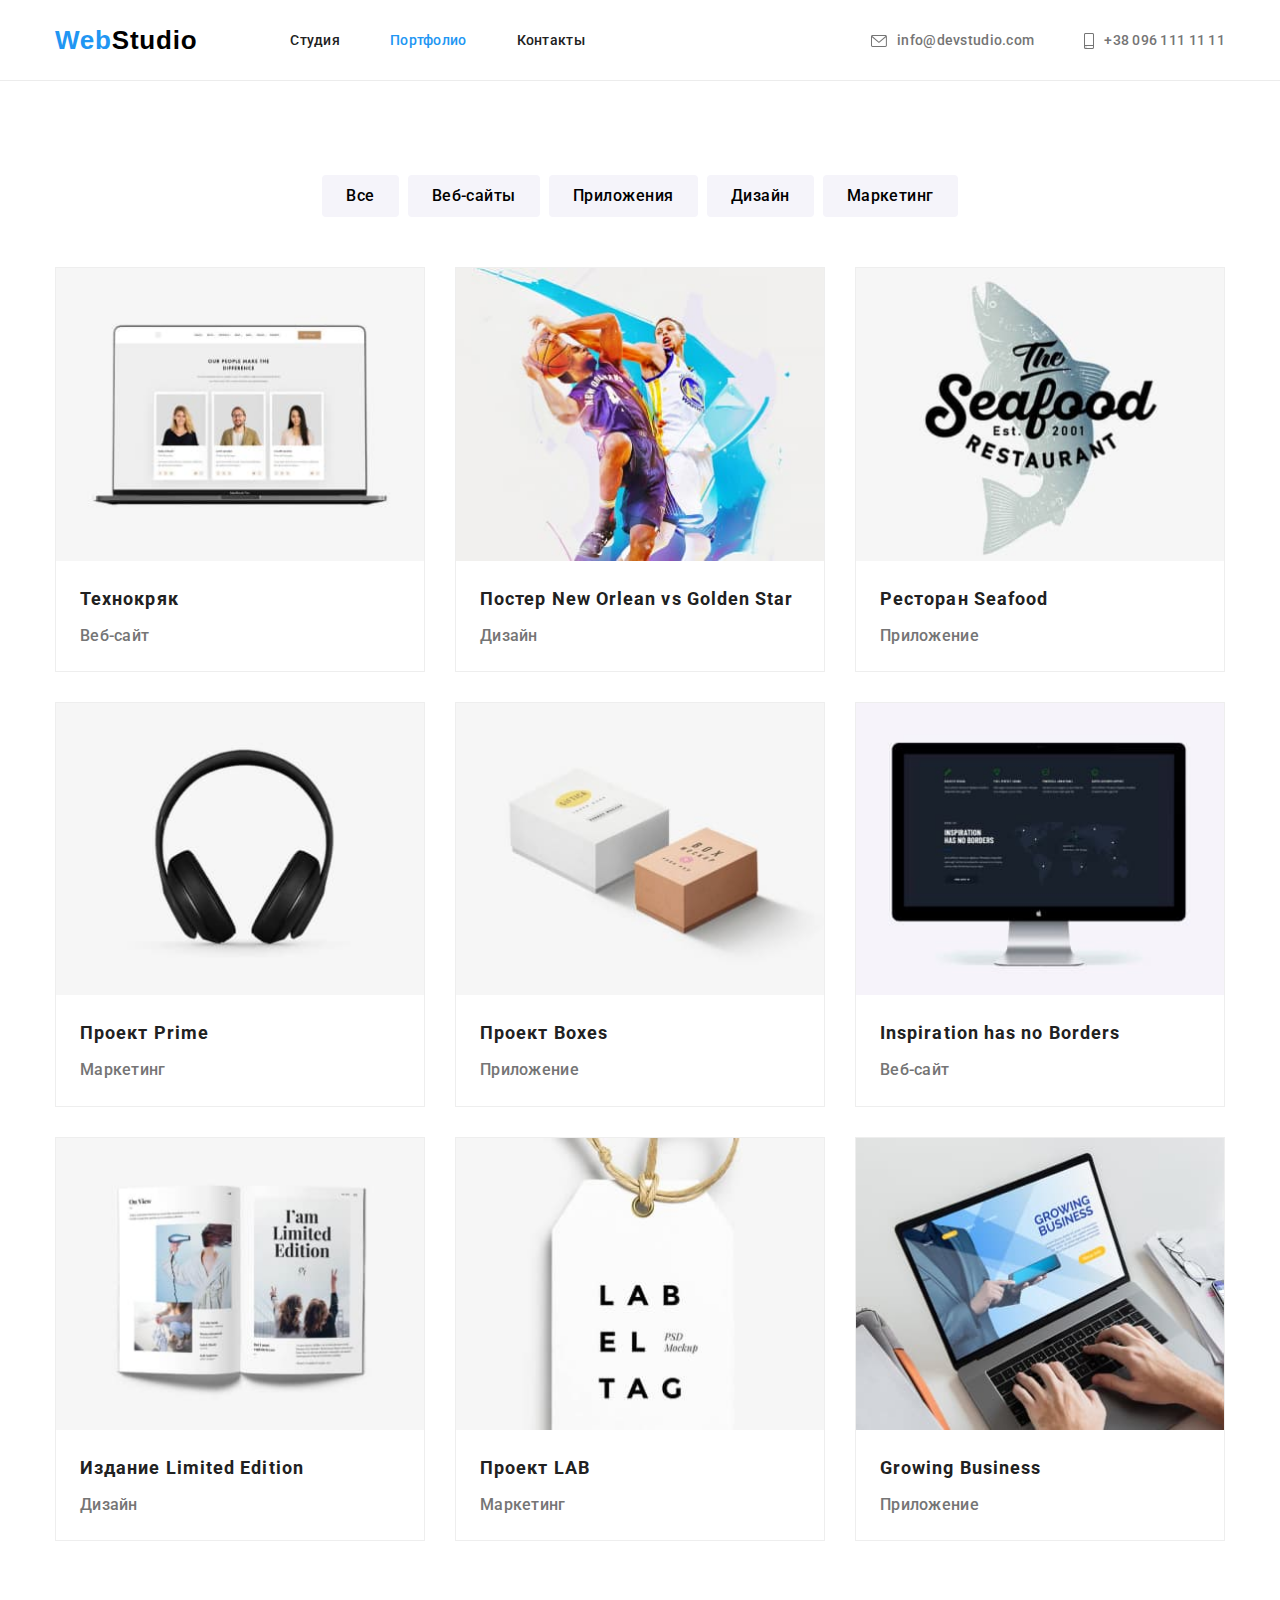
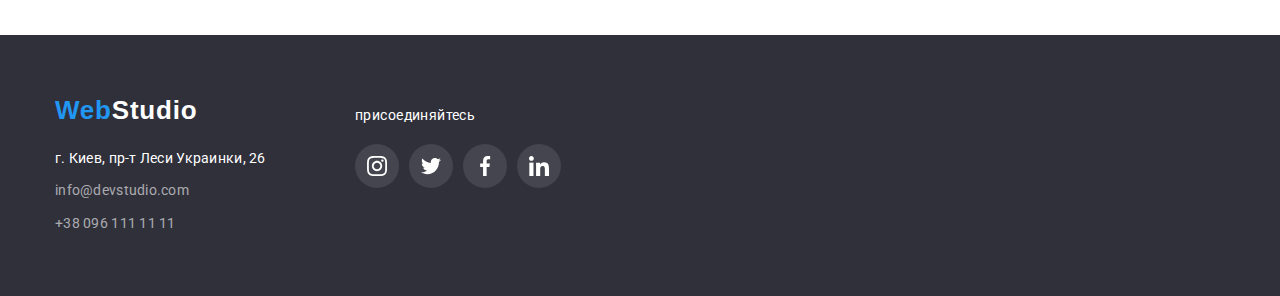
==== html/portfolio.html @ 01c5eef0 "first step" ====
<!DOCTYPE html>
<html lang="ru">
<head>
     <meta charset="UTF-8">
     <meta http-equiv="X-UA-Compatible" content="IE=edge">
     <meta name="viewport" content="width=device-width, initial-scale=1.0">
     <title>portfolio</title>
     <link rel="preconnect" href="https://fonts.gstatic.com">
     <link href="https://fonts.googleapis.com/css2?family=Raleway:wght@700&family=Roboto:wght@400;500;700;900&display=swap" rel="stylesheet">
     <link rel="stylesheet" href="https://cdnjs.cloudflare.com/ajax/libs/modern-normalize/0.2.0/modern-normalize.min.css" />
     <link rel="stylesheet" href="../css/styles.css">
 </head>
 <body>
    <header class="head">
      <div class="container header">
      <nav class="header-nav">
         <a href="/" lang="en" class="link logo-header"><span class="web">Web</span>Studio
         </a>
         <ul class="list navigation">
            <li class="list-item"><a href="../index.html" class="link">Студия</a></li>
            <li class="list-item"><a href="./portfolio.html" class="link current">Портфолио</a></li>
            <li class="list-item"><a href="/" class="link">Контакты</a></li>
         </ul>
      </nav>
      <ul class="list contacts">
         <li class="contact-item"><a href="mailto:info@devstudio.com" class="link link-contacts">
            <svg class="card" width="16px" height="12px">
            <use href="../images/sprite.svg#icon-mail"></use>
         </svg>info@devstudio.com</a></li>
         <li class="contact-item"><a href="tel:+380961111111" class="link link-contacts">
            <svg class="phone" width="10px" height="16px">
            <use href="../images/sprite.svg#icon-smartphone-1"></use>
         </svg>+38 096 111 11 11</a></li>
      </ul>
   </div>
    </header>

    <main>
       <section class="filters">
         <div class="container">
          <h1 class="visually-hidden">наши работы</h1>
          <ul class="list filt">
          <li class="filt-button"><button type="button" class="portfolio-button">Все</button></li>
          <li class="filt-button"><button type="button" class="portfolio-button">Веб-сайты</button></li>
          <li class="filt-button"><button type="button" class="portfolio-button">Приложения</button></li>
          <li class="filt-button"><button type="button" class="portfolio-button">Дизайн</button></li>
          <li class="filt-button"><button type="button" class="portfolio-button">Маркетинг</button></li>
          </ul>
          <h2 class="visually-hidden">вот</h2>
          <ul class="list images-all">
             <li class="portfolio-item">
                <a href="" class="link-portfolio">
                   <img src="../images/portfolio/pic1.jpg" alt="компьтер  с фото сотрудников"
                width="370" height="294">
               <div class="square">
                <h2 class="poster-name">Технокряк</h2>
                  <p class="prof">Веб-сайт</p>
               </div>
               </a>
             </li>
             <li class="portfolio-item">
               <a href="" class="link-portfolio">
                <img src="../images/portfolio/pic2.jpg" alt="два баскетболиста"
                width="370" height="294">
               <div class="square">
                <h2 class="poster-name">Постер New Orlean vs Golden Star</h2>
                <p class="prof">Дизайн</p>
                </div>
               </a>
               </li>
               <li class="portfolio-item">
                  <a href="" class="link-portfolio">
                     <img src="../images/portfolio/pic3.jpg" alt="название ресторана"
                  width="370" height="294">
                  <div class="square">
                <h2 class="poster-name">Ресторан Seafood</h2>
                <p class="prof">Приложение</p>
                </div>
               </a>
               </li>
               <li class="portfolio-item">
                  <a href="" class="link-portfolio">
                     <img src="../images/portfolio/pic4.jpg" alt="большие наушники"
                  width="370" height="294">
                  <div class="square">
                <h2 class="poster-name">Проект Prime</h2>
                <p class="prof">Маркетинг</p>
                </div>
               </a>
               </li>
               <li class="portfolio-item">
                  <a href="" class="link-portfolio">
                     <img src="../images/portfolio/pic5.jpg" alt="две коробки"
                  width="370" height="294">
                  <div class="square">
                 <h2 class="poster-name">Проект Boxes</h2>
                 <p class="prof">Приложение</p>
                 </div>
               </a>
               </li>
               <li class="portfolio-item">
                  <a href="" class="link-portfolio">
                     <img src="../images/portfolio/pic6.jpg" alt="экран с сайтом"
                 width="370" height="294">
               <div class="square">
                  <h2 lang="en" class="poster-name">Inspiration has no Borders</h2>
                  <p class="prof">Веб-сайт</p>
                  </div>
                  </a>
               </li>
               <li class="portfolio-item">
                  <a href="" class="link-portfolio">
                     <img src="../images/portfolio/pic7.jpg" alt="открытая книга"
                 width="370" height="294">
               <div class="square">
                 <h2 class="poster-name">Издание Limited Edition</h2>
                 <p class="prof">Дизайн</p>
                 </div>
               </a>
               </li>
               <li class="portfolio-item">
                  <a href="" class="link-portfolio">
                     <img src="../images/portfolio/pic8.jpg" alt="брелок"
                 width="370" height="294">
               <div class="square">
                 <h2 class="poster-name">Проект LAB</h2>
                 <p class="prof">Маркетинг</p>
                 </div>
               </a>
               </li>
               <li class="portfolio-item">
                  <a href="" class="link-portfolio">
                     <img src="../images/portfolio/pic9.jpg" alt="экран и печатующие пальцы"
                 width="370" height="294">
               <div class="square">
                <h2 lang="en" class="poster-name">Growing Business</h2>
                <p class="prof">Приложение</p>
                </div>
               </a>
               </li>
            </ul>
            </div>
       </section>

    </main>
    

   <footer class="foot">
      <div class="container">
         <ul class="list flex-list">
            <li class="flex-item">
               <a href="/" lang="en" class="link logo-foot"><span class="web">Web</span>Studio</a>
               <address class="adress">
                  <ul class="list adress-item">
                     <li class="link-adress"><a href="https://goo.gl/maps/TMyagqMnXzQKZnpt7" target="blank "
                           rel="noopener noreferrer" class="link location foot-nav">г. Киев, пр-т Леси Украинки, 26</a>
                     </li>
                     <li class="link-adress"><a href="mailto:info@devstudio.com"
                           class="link foot-nav">info@devstudio.com</a></li>
                     <li class="link-adress"><a href="tel:+380961111111" class="link foot-nav">+38 096 111 11 11</a></li>
                  </ul>
               </address>
            </li>
   
            <li class="flex-item">
               <div>
                  <p class="socials">присоединяйтесь</p>
                  <ul class="list social-icons">
                     <li class="social-icon-down">
                        <a href="" class="link social-link" target="_blank" rel="noopener noreferrer">
                           <svg class="icon">
                              <use href="../images/sprite.svg#icon-instagram"></use>
                           </svg>
                        </a>
                     </li>
                     <li class="social-icon-down">
                        <a href="" class="link social-link" target="_blank" rel="noopener noreferrer">
                           <svg class="icon">
                              <use href="../images/sprite.svg#icon-twitter"></use>
                           </svg>
                        </a>
                     </li>
                     <li class="social-icon-down">
                        <a href="" class="link social-link" target="_blank" rel="noopener noreferrer">
                           <svg class="icon">
                              <use href="../images/sprite.svg#icon-facebook"></use>
                           </svg>
                        </a>
                     </li>
                     <li class="social-icon-down">
                        <a href="" class="link social-link" target="_blank" rel="noopener noreferrer">
                           <svg class="icon">
                              <use href="../images/sprite.svg#icon-linkedin"></use>
                           </svg>
                        </a>
                     </li>
                  </ul>
   
   
               </div>
            </li>
         </ul>
      </div>
   </footer>
 </body>
</html>
---- css/styles.css ----
@font-face {
  font-family: "Raleway";
  font-style: normal;
  font-weight: 700;
  src: url("../fonts/raleway-v19-latin_cyrillic-ext_cyrillic-700.eot"); /* IE9 Compat Modes */
  src: local(""),
    url("../fonts/raleway-v19-latin_cyrillic-ext_cyrillic-700.eot?#iefix")
      format("embedded-opentype"),
    /* IE6-IE8 */
      url("../fonts/raleway-v19-latin_cyrillic-ext_cyrillic-700.woff2")
      format("woff2"),
    /* Super Modern Browsers */
      url("../fonts/raleway-v19-latin_cyrillic-ext_cyrillic-700.woff")
      format("woff"),
    /* Modern Browsers */
      url("../fonts/raleway-v19-latin_cyrillic-ext_cyrillic-700.ttf")
      format("truetype"),
    /* Safari, Android, iOS */
      url("../fonts/raleway-v19-latin_cyrillic-ext_cyrillic-700.svg#Raleway")
      format("svg"); /* Legacy iOS */
}
:root {
  --primary-title-color--: #212121;
  --accent-color--: #2196f3;
  --text--color--: #757575;
  --background--: #2f303a;
  --primary-background-color--: #e5e5e5;
  --header-color--: #ffffff;
  --button-current-color--: #f5f4fa;
  --grid-item: 4;
  --icon-color--: #afb1b8;
}
html {
  box-sizing: border-box;
}

* *::after *::before {
  box-sizing: inherit;
}
h1,
h2,
h3,
h4,
h5,
h6,
p {
  margin-top: 0px;
  margin-bottom: 0px;
}
.container {
  width: 1200px;
  margin: auto;
  padding-left: 15px;
  padding-right: 15px;
}

.section {
  padding-top: 94px;
  padding-bottom: 94px;
}

body {
  font-family: Roboto, sans-serif;
  /*background-color: var(--primary-background-color--);*/
  color: var(--primary-title-color--);
  letter-spacing: 0.03em;
  font-size: 14px;
}
img {
  display: block;
  max-width: 100%;
  height: auto;
}
.link {
  text-decoration: none;
  color: inherit;
  font-weight: 500;
  line-height: 1.14;
  letter-spacing: 0.02em;
  padding: auto;
}
.link:hover,
.link:focus {
  color: var(--accent-color--);
}
.link-portfolio {
  text-decoration: none;
  color: inherit;
  font-weight: 500;
  font-size: 14px;
  line-height: 1.14;
  letter-spacing: 0.02em;
  padding: auto;
}
.current {
  color: var(--accent-color--);
}
/*.current::after {
  background-image: url(./images/sprite.svg#icon-line);
  width: 100%;
  height: 4px;
  content: "";
  color: var(--accent-color--);
  border-radius: 2px;
  display: block;
  margin-top: 28px;
  display: absolute;
  bottom: 0;
  left: 0;
}*/
/*.line-item {
  display: flex;
  fill: currentColor;
  margin-top: 28px;
}*/

.current::after {
  content: "";
  height: 4px;
  fill: currentColor;
  position: absolute;
  bottom: 0px;
  left: 0px;
  width: 100%;
}
.logo-header {
  font-family: Raleway, sans-serif;
  color: black;
  font-weight: bold;
  font-size: 26px;
  line-height: 1.2;
  letter-spacing: 0.03em;
  margin-right: 93px;
}
.web {
  color: var(--accent-color--);
}
.head {
  background-color: var(--header-color--);
  letter-spacing: 0.02em;
  display: block;
  border-bottom: 1px solid #ececec;
  /*padding-bottom: 24px;
  padding-top: 25px;*/
  position: relative;
}
.list-item:not(:last-child) {
  margin-right: 50px;
  align-items: center;
  display: block;
}
.list-item {
  position: relative;
}
.list {
  text-decoration: none;
  list-style: none;
  padding-inline-start: 0px;
  margin: 0;
}

.head .container {
  display: flex;
  justify-content: flex-end;
  align-items: center;
  padding-bottom: 24px;
  padding-top: 25px;
}
.header-nav {
  font-weight: 500;
  align-items: center;
  display: flex;
}
.navigation {
  display: flex;
  align-items: center;
  margin-right: auto;
}
.contacts {
  color: var(--text--color--);
  align-items: center;
  display: flex;
  margin-left: auto;
  /*margin-right: 50px;*/
}

.contact-item:not(:last-child) {
  margin-right: 50px;
}

.card,
.phone {
  margin-right: 10px;
  fill: currentColor;
}
.link-contacts {
  display: flex;
  align-items: center;
}
/*hero*/
.main-title {
  font-weight: 900;
  font-size: 44px;
  line-height: 1.4;
  color: var(--header-color--);
  text-transform: uppercase;
  letter-spacing: 0.06em;
  margin-bottom: 30px;
  width: 696px;
  margin-right: auto;
  margin-left: auto;
}
.hero {
  /*background-color: var(--background--);*/
  text-align: center;
  padding-top: 200px;
  padding-bottom: 200px;
}
.overlay {
  max-width: 1600px;
  height: 600px;
  margin-left: auto;
  margin-right: auto;
  background-image: linear-gradient(
      to right,
      rgba(47, 48, 58, 0.4),
      rgba(47, 48, 58, 0.4)
    ),
    url(../images/overlay.jpg);
  background-size: cover;
  background-repeat: no-repeat;
  background-position: center;
}

.main-button {
  color: var(--header-color--);
  background-color: var(--accent-color--);
  font-weight: 700;
  font-size: 16px;
  line-height: 1.88;
  letter-spacing: 0.06em;
  font-family: inherit;
  padding: 10px 32px 10px 32px;
  border: 0;
  border-radius: 4px;
  display: inline-block;
  min-width: 200px;
  text-align: center;
  cursor: pointer;
}
.main-button:hover,
.main-button:focus {
  background-color: var(--button-current-color--);
  color: var(--primary-title-color--);
}
/*text*/
.visually-hidden {
  position: absolute !important;
  clip: rect(1px 1px 1px 1px);
  clip: rect(1px, 1px, 1px, 1px);
  padding: 0 !important;
  border: 0 !important;
  height: 1px !important;
  width: 1px !important;
  overflow: hidden;
}
.letters {
  display: flex;
  padding-bottom: 94px;
  padding-top: 94px;
}
.letters .list {
  display: flex;
}
.text-section {
  background-color: var(--header-color--);
}
.paragraph-title {
  font-weight: bold;
  line-height: 1.14;
  font-size: 14px;

  margin-bottom: 10px;
}
.letter-item::before {
  content: "";
  display: inline-block;
  height: 120px;
  margin-bottom: 30px;
  border-radius: 4px;
  /*background-size: 65.32px 70px;*/
  width: 270px;
  background-repeat: no-repeat;
  background-position: center;
  background-color: var(--button-current-color--);
}
.letter-item.antenna-icon::before {
  background-image: url(../images/icons/antenna.svg);
}
.letter-item.clock-icon::before {
  background-image: url(../images/icons/clock.svg);
}
.letter-item.diagram-icon::before {
  background-image: url(../images/icons/diagram.svg);
}
.letter-item.astronaut-icon::before {
  background-image: url(../images/icons/astronaut.svg);
}
.letter-item:not(:last-child) {
  margin-right: 30px;
}
.letter-item {
  width: 270px;
}
.text {
  line-height: 1.7;
  color: var(--text--color--);
}
.text-icons {
  background-image: url(../images/);
  width: 270px;
  height: 120px;
}

.second-title {
  font-weight: bold;
  font-size: 36px;
  text-align: center;
  margin-bottom: 50px;
}
.images {
  /*margin-bottom: 94px;*/
  --grid-item: 3;
  display: flex;
}
.galery-section {
  padding-bottom: 94px;
}
.img-item:not(:last-child) {
  margin-right: 30px;
}
.img-item {
  position: relative;
  font-weight: 700;
  size: 14px;
}
.img-text {
  position: absolute;
  bottom: 0;
  right: 0;
  color: #ffffff;
  width: 370px;
  height: 70px;

  padding: 27px 82px;
  background: rgba(47, 48, 58, 0.8);
}
.our-members {
  align-items: center;
  box-shadow: 0px 1px 3px rgba(0, 0, 0, 0.12), 0px 1px 1px rgba(0, 0, 0, 0.14),
    0px 2px 1px rgba(0, 0, 0, 0.2);
  border-radius: 0px 0px 4px 4px;
}
.our-members:not(:last-child) {
  margin-right: 30px;
}
.text-members {
  /*padding: 30px 10px;*/
  padding-left: 10px;
  padding-right: 10px;
  padding-top: 30px;
  padding-bottom: 16px;
  text-align: center;
  background-color: #ffffff;
}
.members {
  display: flex;
}
.people {
  /*text-align: center;*/
  background-color: var(--button-current-color--);
  padding-top: 94px;
  padding-bottom: 94px;
}
.name {
  font-weight: 500;
  font-size: 16px;
  margin-bottom: 10px;
}
.profession {
  font-size: 16px;
  color: var(--text--color--);
}
.clients {
  font-weight: bold;
  font-size: 36px;
  text-align: center;
}
.social-icon {
  display: flex;
  padding-bottom: 30px;
  background-color: #ffffff;
  padding-right: 30px;
  padding-left: 30px;
}
.social-icons-item + .social-icons-item {
  margin-left: 10px;
}
.social-icons-link {
  display: flex;
  align-items: center;
  justify-content: center;
  width: 44px;
  height: 44px;
  border-radius: 50%;
  background-color: #ffffff;
  border-radius: 50%;
}
.social-icons-link:hover,
.social-icons-link:focus {
  background-color: var(--accent-color--);
}
.social-icons-link:hover .icon,
.social-icons-link:focus .icon {
  fill: var(--button-current-color--);
}
.icon {
  fill: #afb1b8;
}
.extra {
  display: flex;
  margin-top: -30px;
  margin-right: -30px;
}
.extra-item {
  flex-basis: calc((100% - 30px * 6) / 6);
  margin-right: 30px;
  margin-top: 30px;
  width: 170px;
  height: 90px;
  /*padding: 16px 32px;*/
  border: 1px solid var(--icon-color--);
  border-radius: 4px;
  box-sizing: border-box;
}
.extra-item:not(last-child) {
  margin-right: 30px;
}
.extra-item:hover,
.extra-item:focus {
  border-color: var(--accent-color--);
}
.clients-link {
  display: flex;
  justify-content: center;
  align-items: center;
  height: 100%;
  width: 100%;
  /*border: 1px solid var(--icon-color);
  border-radius: 4px;*/
}
.clients-link:hover .clients-icon,
.clients-link:focus .clients-icon {
  fill: var(--accent-color--);
}
.clients-icon {
  fill: #afb1b8;
}
.extra-section {
  padding-top: 94px;
  padding-bottom: 94px;
}
.foot {
  background-color: #2f303a;
  padding-top: 60px;
  padding-bottom: 60px;
}
.logo-foot {
  color: white;
  font-family: Raleway, sans-serif;
  font-weight: bold;
  font-size: 26px;
  line-height: 1.2;
  letter-spacing: 0.03em;
  margin-bottom: 20px;
  display: inline-block;
}
.adress {
  font-style: normal;
  font-weight: normal;
  font-size: 14px;
  line-height: 1.7;
  color: rgba(255, 255, 255, 0.6);
}
.adress-item {
  font-style: normal;
  font-weight: normal;
  font-size: 14px;
  line-height: 1.7;
  /*display: block;*/
}
.link-adress:not(:last-child) {
  padding-bottom: 9px;
}
.foot-nav {
  font-style: normal;
  font-weight: normal;
  /*display: block;*/
}
.flex-list {
  display: flex;
  flex-wrap: wrap;
  margin-left: -30px;
  margin-top: -30px;
}
.flex-item {
  flex-basis: calc((100% - 30px * 4) / 4);
  margin-left: 30px;
  margin-top: 30px;
}
.socials {
  padding-top: 12px;
  color: #ffffff;
  margin-bottom: 20px;
}
.social-icons {
  display: flex;
  width: 206px;
}

.social-link {
  display: flex;
  justify-content: center;
  align-items: center;
  height: 44px;
  width: 44px;
  border-radius: 50%;
  background-color: #44454e;
}
.social-link:hover,
.social-link:focus {
  background-color: var(--accent-color--);
}
.social-icon-down .icon {
  width: 20px;
  height: 20px;
  fill: var(--header-color--);
}

.social-icon-down:not(:last-child) {
  margin-right: 10px;
}

.social-link:hover .icon,
.social-link:focus .icon {
  fill: var(--button-current-color--);
}
.flex-list {
  display: flex;
  flex-wrap: wrap;
  margin-left: -30px;
  margin-top: -30px;
}

.location {
  color: var(--header-color--);
}
.filters {
  text-align: center;
  justify-content: center;
  padding-top: 94px;
  padding-bottom: 94px;
  /*padding-bottom: 56px;*/
}
.filt {
  justify-content: center;
  display: flex;
  /*margin-top: 100px;*/
  margin-bottom: 50px;
}
.filt-button:not(:last-child) {
  margin-right: 9px;
}
.portfolio-button {
  cursor: pointer;
  font-weight: 500;
  background-color: var(--button-current-color--);
  font-size: 16px;
  line-height: 1.62;
  text-align: center;
  letter-spacing: 0.03em;

  padding-left: 22px;
  padding-right: 22px;
  padding-top: 6px;
  padding-bottom: 6px;
  border-radius: 4px;
  border-color: transparent;
  justify-content: center;
}
.portfolio-button:hover,
.portfolio-button:focus {
  background-color: var(--accent-color--);
  color: var(--header-color--);
}
.poster-name {
  font-weight: bold;
  font-size: 18px;
  line-height: 2;
  letter-spacing: 0.06em;
  margin-bottom: 4px;
  /*margin-top: 20px;*/
}
.square {
  /*padding-right: 24px;
  padding-left: 24px;
  padding-top: 20px;
  padding-bottom: 20px;*/
  padding: 20px 24px;
  /*border: 1px solid #eeeeee;*/
  text-align: initial;
}
.portfolio-item {
  background-color: #ffffff;
  width: 370px;
  /*height: 404px;*/
  border: 1px solid #eeeeee;
  /*box-sizing: border-box;*/
  margin-right: 30px;
  margin-bottom: 30px;
  flex-basis: ((100% - 90px) / 3);
}

.portfolio-item:hover,
.portfolio-item:focus {
  box-shadow: 0px 1px 1px rgba(0, 0, 0, 0.12), 0px 4px 4px rgba(0, 0, 0, 0.06),
    1px 4px 6px rgba(0, 0, 0, 0.16);
}
.images-all {
  flex-wrap: wrap;
  display: flex;
  justify-content: center;
  margin-right: -30px;
  margin-bottom: -30px;
  /*padding-bottom: 94px;*/
}
.prof {
  font-size: 16px;
  line-height: 1.9;
  color: var(--text--color--);
  /*margin-bottom: 20px;*/
}
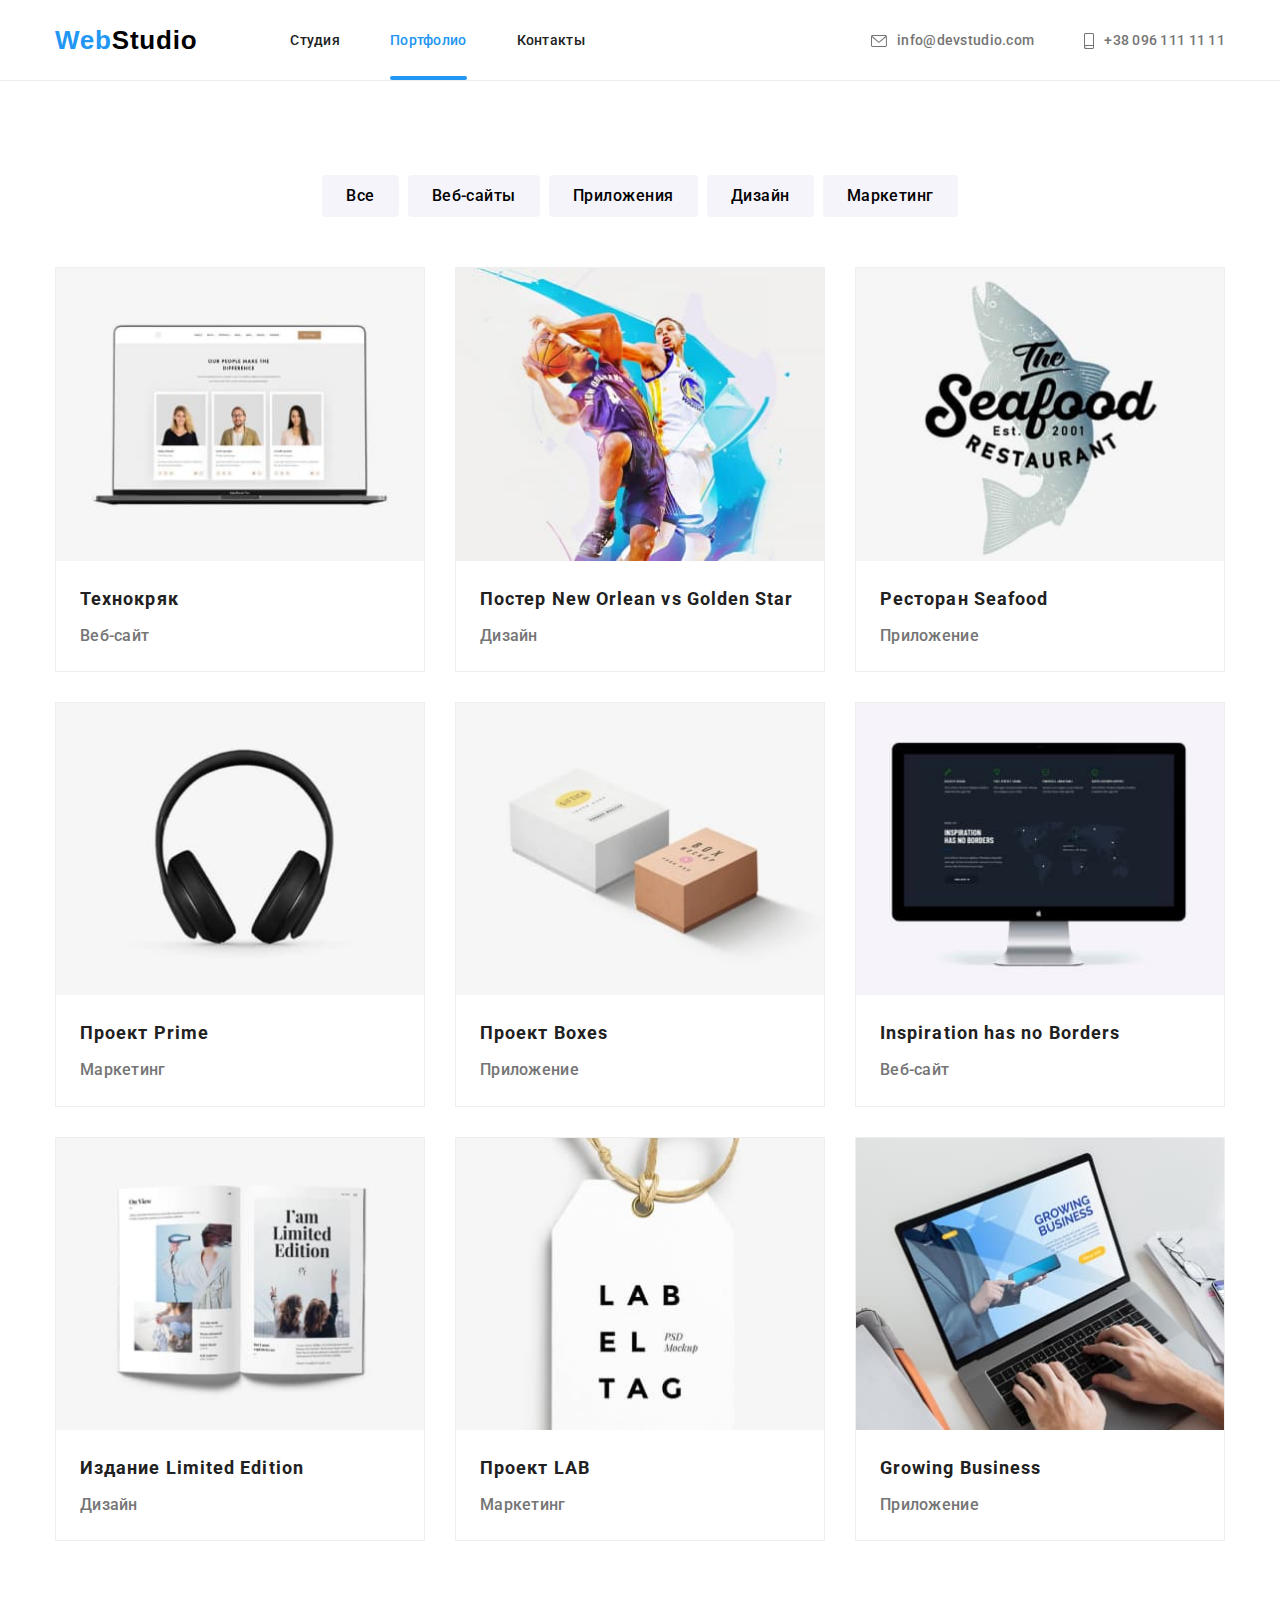
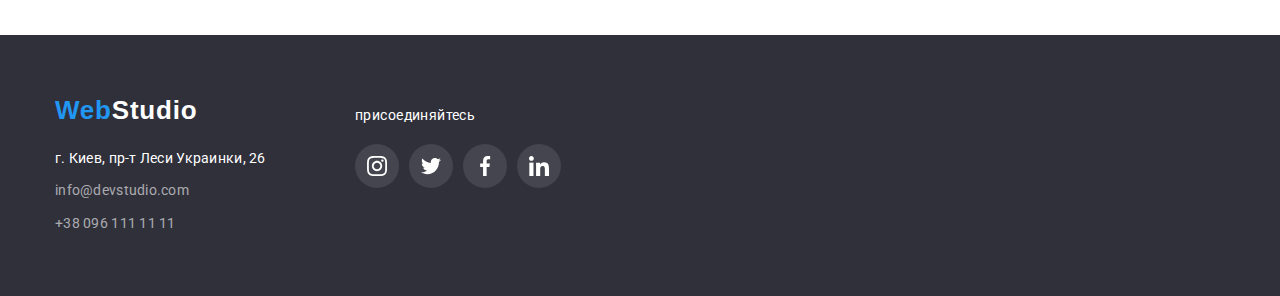
==== commit f5aa8083: "4step" ====
--- a/html/portfolio.html
+++ b/html/portfolio.html
@@ -17,9 +17,9 @@
          <a href="/" lang="en" class="link logo-header"><span class="web">Web</span>Studio
          </a>
          <ul class="list navigation">
-            <li class="list-item"><a href="../index.html" class="link">Студия</a></li>
-            <li class="list-item"><a href="./portfolio.html" class="link current">Портфолио</a></li>
-            <li class="list-item"><a href="/" class="link">Контакты</a></li>
+            <li class="list-item"><a href="../index.html" class="link nav-link">Студия</a></li>
+            <li class="list-item"><a href="./portfolio.html" class="link current nav-link">Портфолио</a></li>
+            <li class="list-item"><a href="/" class="link nav-link">Контакты</a></li>
          </ul>
       </nav>
       <ul class="list contacts">
--- a/css/styles.css
+++ b/css/styles.css
@@ -94,6 +94,7 @@
 }
 .current {
   color: var(--accent-color--);
+  position: relative;
 }
 /*.current::after {
   background-image: url(./images/sprite.svg#icon-line);
@@ -117,11 +118,12 @@
 .current::after {
   content: "";
   height: 4px;
-  fill: currentColor;
   position: absolute;
   bottom: 0px;
   left: 0px;
   width: 100%;
+  background-color: var(--accent-color--);
+  border-radius: 4px;
 }
 .logo-header {
   font-family: Raleway, sans-serif;
@@ -149,8 +151,8 @@
   align-items: center;
   display: block;
 }
-.list-item {
-  position: relative;
+.nav-link {
+  padding-bottom: 32px;
 }
 .list {
   text-decoration: none;
